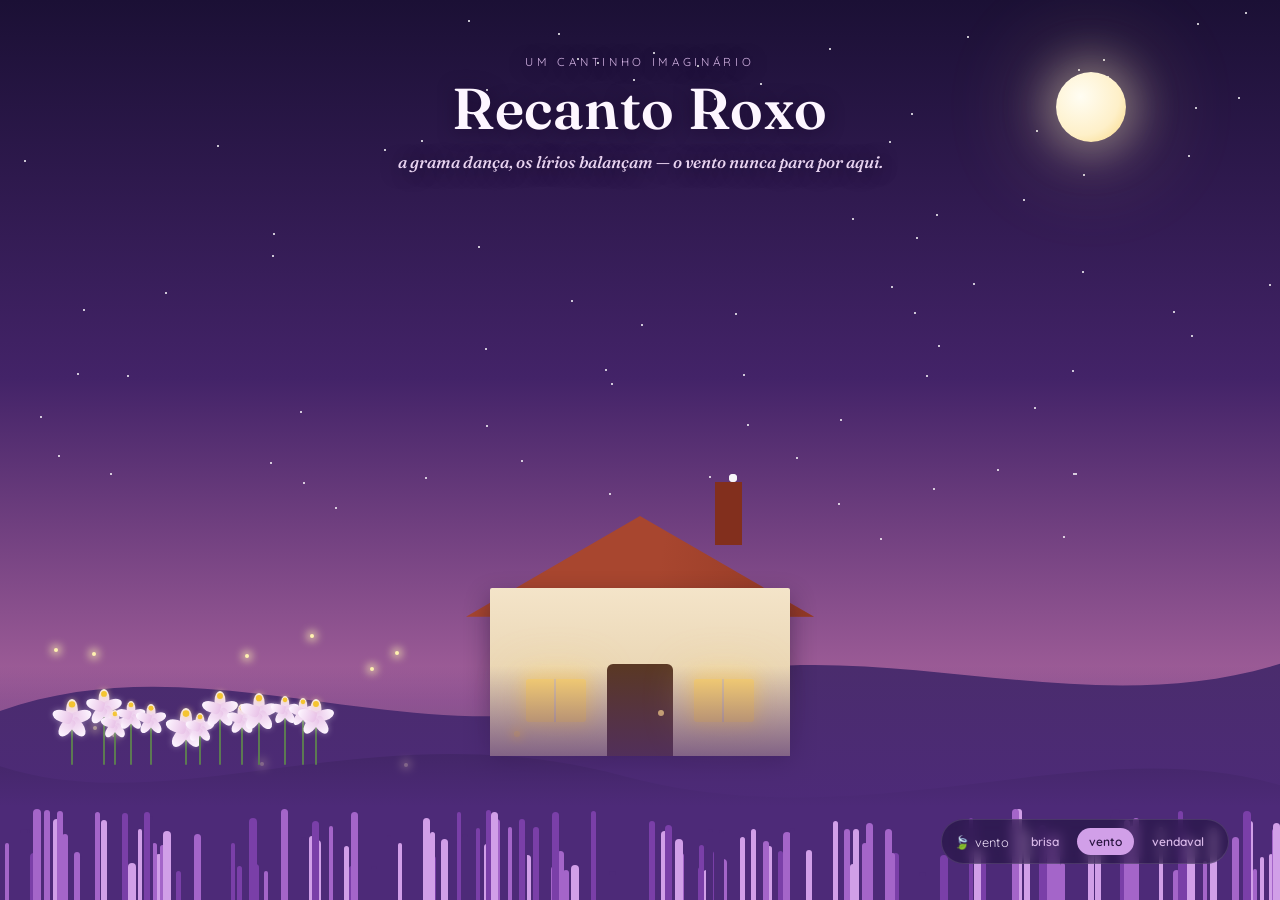
==== index.html @ ec645bb8 "Add files via upload" ====
<!DOCTYPE html>
<html lang="pt-BR">
<head>
<meta charset="UTF-8">
<meta name="viewport" content="width=device-width, initial-scale=1.0">
<title>Recanto Roxo — casinha ao entardecer</title>
<link rel="preconnect" href="https://fonts.googleapis.com">
<link rel="preconnect" href="https://fonts.gstatic.com" crossorigin>
<link href="https://fonts.googleapis.com/css2?family=Fraunces:ital,opsz,wght@0,9..144,400;0,9..144,600;1,9..144,500&family=Quicksand:wght@400;500;600&display=swap" rel="stylesheet">
<link rel="stylesheet" href="style.css">
</head>
<body>

<div class="scene" id="scene">

  <!-- CÉU -->
  <div class="sky">
    <div class="stars" id="stars"></div>
    <div class="moon"></div>
  </div>

  <!-- MORROS AO FUNDO -->
  <svg class="hills hills-back" viewBox="0 0 1440 400" preserveAspectRatio="none">
    <path d="M0,200 C 240,120 480,260 720,180 C 960,100 1200,220 1440,150 L1440,400 L0,400 Z"></path>
  </svg>
  <svg class="hills hills-front" viewBox="0 0 1440 320" preserveAspectRatio="none">
    <path d="M0,180 C 200,240 420,120 700,190 C 980,260 1220,140 1440,200 L1440,320 L0,320 Z"></path>
  </svg>

  <!-- CANTEIRO DE LÍRIOS -->
  <div class="lily-garden" id="lilyGarden" aria-hidden="true"></div>

  <!-- CASINHA -->
  <div class="house">
    <div class="chimney">
      <div class="smoke" id="smoke"></div>
    </div>
    <div class="roof"></div>
    <div class="roof-shadow"></div>
    <div class="walls">
      <div class="window window-left"><span></span><span></span></div>
      <div class="door">
        <div class="doorknob"></div>
      </div>
      <div class="window window-right"><span></span><span></span></div>
    </div>
    <div class="porch-light"></div>
  </div>

  <!-- VAGALUMES -->
  <div class="fireflies" id="fireflies" aria-hidden="true"></div>

  <!-- CAMPO DE GRAMA ROXA -->
  <div class="grass-field" id="grassField" aria-hidden="true"></div>

  <!-- TÍTULO -->
  <header class="title-card">
    <p class="eyebrow">um cantinho imaginário</p>
    <h1>Recanto&nbsp;Roxo</h1>
    <p class="subtitle">a grama dança, os lírios balançam — o vento nunca para por aqui.</p>
  </header>

  <!-- CONTROLE DE VENTO -->
  <div class="wind-control">
    <span class="wind-label">🍃 vento</span>
    <div class="wind-buttons" id="windButtons" role="group" aria-label="Intensidade do vento">
      <button data-wind="0.55" data-speed="0.7">brisa</button>
      <button data-wind="1" data-speed="1" class="active">vento</button>
      <button data-wind="1.9" data-speed="1.6">vendaval</button>
    </div>
  </div>

</div>

<script src="script.js"></script>
</body>
</html>
---- style.css ----
/* =========================================================
   RECANTO ROXO — casinha, grama roxa e jardim de lírios
   Paleta: crepúsculo lilás
   ========================================================= */

:root{
  /* céu */
  --sky-top:#1b1035;
  --sky-mid:#432368;
  --sky-horizon:#a5619b;
  --sky-glow:#ffcf9e;

  /* morros */
  --hill-back:#4a2c6d;
  --hill-front:#33204e;

  /* grama roxa */
  --grass-dark:#4d2a78;
  --grass-mid:#7a3fa8;
  --grass-light:#a465c9;
  --grass-tip:#d19fe8;

  /* casa */
  --wall:#f4e4c9;
  --wall-shadow:#e0c9a0;
  --roof:#a8462f;
  --roof-shadow:#822f1d;
  --door:#5a3825;
  --window-glow:#ffd873;

  /* lírios */
  --lily-petal:#fdf6ff;
  --lily-petal-shade:#e9c3e8;
  --lily-center:#f4c430;
  --lily-stem:#5c7a52;

  /* vento — controlado via JS */
  --wind-mult:1;
  --wind-speed:1;

  --font-display:'Fraunces', serif;
  --font-body:'Quicksand', sans-serif;
}

*{ box-sizing:border-box; }

html,body{
  margin:0;
  padding:0;
  height:100%;
  background:var(--sky-top);
  font-family:var(--font-body);
  overflow-x:hidden;
}

@media (prefers-reduced-motion: reduce){
  *{ animation-duration:0.001s !important; animation-iteration-count:1 !important; }
}

.scene{
  position:relative;
  width:100%;
  height:100vh;
  min-height:640px;
  overflow:hidden;
}

/* ---------------- CÉU ---------------- */

.sky{
  position:absolute;
  inset:0;
  background:linear-gradient(180deg,
    var(--sky-top) 0%,
    var(--sky-mid) 42%,
    var(--sky-horizon) 78%,
    var(--sky-glow) 100%);
}

.stars{
  position:absolute;
  inset:0;
  width:100%;
  height:60%;
}

.stars span{
  position:absolute;
  width:2px;
  height:2px;
  border-radius:50%;
  background:#fff;
  animation:twinkle 3.5s ease-in-out infinite;
}

@keyframes twinkle{
  0%,100%{ opacity:.25; transform:scale(1); }
  50%{ opacity:1; transform:scale(1.6); }
}

.moon{
  position:absolute;
  top:8%;
  right:12%;
  width:70px;
  height:70px;
  border-radius:50%;
  background:radial-gradient(circle at 35% 35%, #fffdf3, #fef0c9 60%, #f8d67f 100%);
  box-shadow:0 0 40px 12px rgba(255, 244, 200, 0.35),
             0 0 90px 30px rgba(255, 220, 150, 0.15);
}

/* ---------------- MORROS ---------------- */

.hills{
  position:absolute;
  bottom:0;
  left:0;
  width:100%;
  height:38%;
}
.hills-back{ height:42%; z-index:1; }
.hills-back path{ fill:var(--hill-back); }
.hills-front{ height:34%; z-index:2; }
.hills-front path{ fill:var(--hill-front); }

/* ---------------- CASA ---------------- */

.house{
  position:absolute;
  bottom:16%;
  left:50%;
  transform:translateX(-50%);
  width:min(30vw, 300px);
  height:min(24vw, 240px);
  z-index:5;
}

.walls{
  position:absolute;
  bottom:0;
  left:0;
  width:100%;
  height:70%;
  background:linear-gradient(180deg, var(--wall), var(--wall-shadow));
  border-radius:2px 2px 0 0;
  box-shadow:0 10px 24px rgba(20,6,35,0.45);
}

.roof{
  position:absolute;
  top:0;
  left:-8%;
  width:116%;
  height:42%;
  background:var(--roof);
  clip-path:polygon(50% 0%, 100% 100%, 0% 100%);
}
.roof-shadow{
  position:absolute;
  top:0;
  left:-8%;
  width:116%;
  height:42%;
  background:linear-gradient(100deg, transparent 55%, var(--roof-shadow) 100%);
  clip-path:polygon(50% 0%, 100% 100%, 0% 100%);
  opacity:.55;
}

.door{
  position:absolute;
  bottom:0;
  left:50%;
  transform:translateX(-50%);
  width:22%;
  height:55%;
  background:var(--door);
  border-radius:6px 6px 0 0;
}
.doorknob{
  position:absolute;
  top:50%;
  right:14%;
  width:6px;
  height:6px;
  border-radius:50%;
  background:var(--window-glow);
}

.window{
  position:absolute;
  bottom:20%;
  width:20%;
  height:26%;
  background:var(--window-glow);
  border-radius:3px;
  box-shadow:0 0 16px 4px rgba(255, 216, 115, 0.75),
             0 0 40px 10px rgba(255, 216, 115, 0.25);
  display:grid;
  grid-template-columns:1fr 1fr;
}
.window span{ border-right:2px solid var(--wall-shadow); }
.window span:last-child{ border-right:none; }
.window-left{ left:12%; }
.window-right{ right:12%; }

.chimney{
  position:absolute;
  top:-14%;
  right:16%;
  width:9%;
  height:26%;
  background:var(--roof-shadow);
  z-index:1;
}

.smoke span{
  position:absolute;
  bottom:100%;
  left:50%;
  width:8px;
  height:8px;
  border-radius:50%;
  background:rgba(255,255,255,0.55);
  animation:smoke-rise 4s ease-in infinite;
}

@keyframes smoke-rise{
  0%{ transform:translate(-50%,0) scale(0.6); opacity:0.55; }
  70%{ opacity:.25; }
  100%{ transform:translate(calc(-50% + 18px), -90px) scale(1.8); opacity:0; }
}

.porch-light{
  position:absolute;
  bottom:8%;
  left:8%;
  width:6px;
  height:6px;
  border-radius:50%;
  background:var(--window-glow);
  box-shadow:0 0 10px 4px rgba(255,216,115,0.8);
}

/* ---------------- CANTEIRO DE LÍRIOS ---------------- */

.lily-garden{
  position:absolute;
  bottom:15%;
  left:6%;
  width:min(26vw, 260px);
  height:16%;
  z-index:9;
}

.lily{
  position:absolute;
  bottom:0;
  transform-origin:bottom center;
  animation-name:sway;
  animation-timing-function:ease-in-out;
  animation-iteration-count:infinite;
  animation-delay:var(--delay, 0s);
  animation-duration:calc(var(--base-duration, 3s) / var(--wind-speed));
}

.lily-stem{
  position:absolute;
  bottom:0;
  left:50%;
  width:2px;
  transform:translateX(-50%);
  background:var(--lily-stem);
  border-radius:2px;
}

.lily-bloom{
  position:absolute;
  bottom:100%;
  left:50%;
  transform:translate(-50%, 40%);
}

.petal{
  position:absolute;
  width:11px;
  height:19px;
  background:linear-gradient(180deg, var(--lily-petal), var(--lily-petal-shade));
  border-radius:60% 60% 4px 4px;
  top:0;
  left:0;
  transform-origin:bottom center;
  box-shadow:0 0 6px rgba(253, 246, 255, 0.35);
}
.petal:nth-child(1){ transform:translateX(-50%) rotate(0deg); }
.petal:nth-child(2){ transform:translateX(-50%) rotate(72deg); }
.petal:nth-child(3){ transform:translateX(-50%) rotate(144deg); }
.petal:nth-child(4){ transform:translateX(-50%) rotate(216deg); }
.petal:nth-child(5){ transform:translateX(-50%) rotate(288deg); }

.lily-bud-center{
  position:absolute;
  top:2px;
  left:50%;
  width:6px;
  height:6px;
  border-radius:50%;
  background:var(--lily-center);
  transform:translateX(-50%);
  box-shadow:0 0 6px rgba(244,196,48,0.7);
}

/* ---------------- VAGALUMES ---------------- */

.fireflies{
  position:absolute;
  inset:0;
  z-index:6;
  pointer-events:none;
}
.firefly{
  position:absolute;
  width:4px;
  height:4px;
  border-radius:50%;
  background:#fff2b0;
  box-shadow:0 0 8px 3px rgba(255,242,176,0.8);
  animation:firefly-float 6s ease-in-out infinite;
}
@keyframes firefly-float{
  0%,100%{ transform:translate(0,0); opacity:.2; }
  25%{ transform:translate(14px,-18px); opacity:1; }
  50%{ transform:translate(-6px,-30px); opacity:.5; }
  75%{ transform:translate(-18px,-10px); opacity:1; }
}

/* ---------------- GRAMA ROXA ---------------- */

.grass-field{
  position:absolute;
  bottom:0;
  left:0;
  width:100%;
  height:26%;
  z-index:7;
  background:linear-gradient(180deg, transparent 0%, var(--grass-dark) 60%);
}

.blade{
  position:absolute;
  bottom:0;
  width:6px;
  border-radius:4px 4px 0 0;
  transform-origin:bottom center;
  animation-name:sway;
  animation-timing-function:ease-in-out;
  animation-iteration-count:infinite;
  animation-delay:var(--delay, 0s);
  animation-duration:calc(var(--base-duration, 2.4s) / var(--wind-speed));
}

@keyframes sway{
  0%,100%{
    transform:rotate(calc(var(--sway-angle) * -1deg * var(--wind-mult)));
  }
  50%{
    transform:rotate(calc(var(--sway-angle) * 1deg * var(--wind-mult)));
  }
}

/* the animation-duration itself reacts to wind speed via inline var, see script.js */

/* ---------------- TÍTULO ---------------- */

.title-card{
  position:absolute;
  top:6%;
  left:50%;
  transform:translateX(-50%);
  text-align:center;
  z-index:10;
  color:#fdf6ff;
  text-shadow:0 2px 18px rgba(20,6,35,0.6);
  pointer-events:none;
}

.eyebrow{
  margin:0 0 4px;
  font-family:var(--font-body);
  font-size:0.72rem;
  letter-spacing:0.32em;
  text-transform:uppercase;
  color:#d8b8e8;
}

.title-card h1{
  margin:0;
  font-family:var(--font-display);
  font-weight:600;
  font-size:clamp(2.2rem, 6vw, 3.6rem);
  letter-spacing:0.01em;
}

.subtitle{
  margin:8px 0 0;
  font-family:var(--font-display);
  font-style:italic;
  font-weight:500;
  font-size:clamp(0.85rem, 1.6vw, 1.05rem);
  color:#e8d3f0;
}

/* ---------------- CONTROLE DE VENTO ---------------- */

.wind-control{
  position:absolute;
  bottom:4%;
  right:4%;
  z-index:12;
  display:flex;
  align-items:center;
  gap:10px;
  background:rgba(27, 16, 53, 0.55);
  backdrop-filter:blur(6px);
  border:1px solid rgba(255,255,255,0.12);
  padding:8px 12px;
  border-radius:999px;
  font-family:var(--font-body);
}

.wind-label{
  font-size:0.8rem;
  color:#f0e2fa;
  letter-spacing:0.02em;
}

.wind-buttons{
  display:flex;
  gap:6px;
}

.wind-buttons button{
  border:none;
  background:transparent;
  color:#d8b8e8;
  font-family:var(--font-body);
  font-weight:600;
  font-size:0.75rem;
  padding:6px 12px;
  border-radius:999px;
  cursor:pointer;
  transition:background 0.2s, color 0.2s;
}

.wind-buttons button:hover{
  background:rgba(255,255,255,0.08);
}

.wind-buttons button.active{
  background:var(--grass-tip);
  color:#2a1440;
}

.wind-buttons button:focus-visible,
.wind-control:focus-visible{
  outline:2px solid #fff;
  outline-offset:2px;
}

/* ---------------- RESPONSIVO ---------------- */

@media (max-width:720px){
  .house{ width:44vw; height:35vw; bottom:18%; }
  .lily-garden{ width:44vw; left:4%; bottom:14%; }
  .grass-field{ height:22%; }
  .title-card{ top:5%; }
  .wind-control{
    right:50%;
    transform:translateX(50%);
    bottom:3%;
  }
}
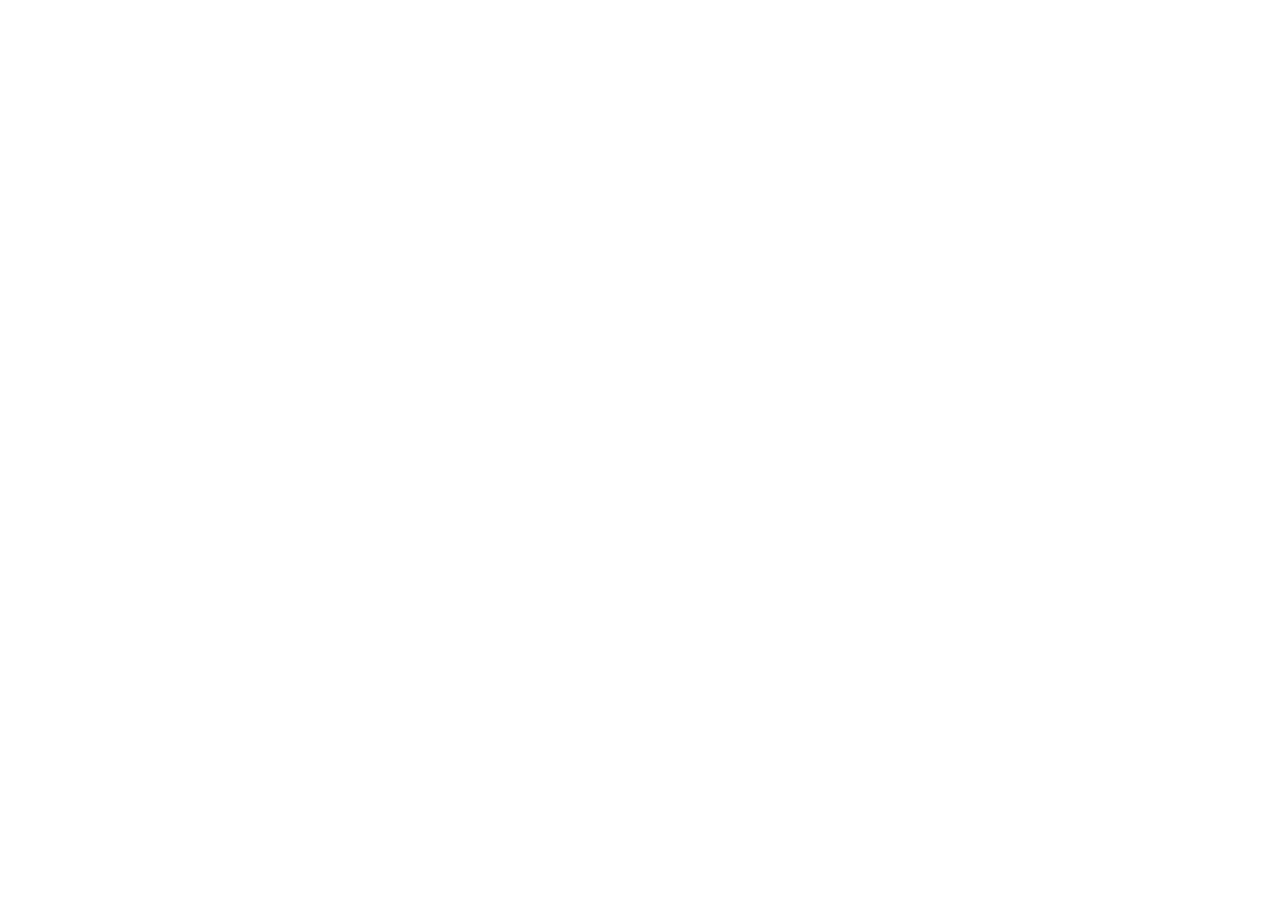
==== commit 6bdf905e: "Update index.html" ====
--- a/index.html
+++ b/index.html
@@ -1,77 +1,301 @@
-<!DOCTYPE html>
-<html lang="pt-BR">
-<head>
-<meta charset="UTF-8">
-<meta name="viewport" content="width=device-width, initial-scale=1.0">
-<title>Recanto Roxo — casinha ao entardecer</title>
-<link rel="preconnect" href="https://fonts.googleapis.com">
-<link rel="preconnect" href="https://fonts.gstatic.com" crossorigin>
-<link href="https://fonts.googleapis.com/css2?family=Fraunces:ital,opsz,wght@0,9..144,400;0,9..144,600;1,9..144,500&family=Quicksand:wght@400;500;600&display=swap" rel="stylesheet">
-<link rel="stylesheet" href="style.css">
-</head>
-<body>
-
-<div class="scene" id="scene">
-
-  <!-- CÉU -->
-  <div class="sky">
-    <div class="stars" id="stars"></div>
-    <div class="moon"></div>
+<body class="not-loaded">
+  <div class="night"></div>
+  <div class="flowers">
+    <div class="flower flower--1">
+      <div class="flower__leafs flower__leafs--1">
+        <div class="flower__leaf flower__leaf--1"></div>
+        <div class="flower__leaf flower__leaf--2"></div>
+        <div class="flower__leaf flower__leaf--3"></div>
+        <div class="flower__leaf flower__leaf--4"></div>
+
+        <div class="flower__white-circle"></div>
+
+        <div class="flower__light flower__light--1"></div>
+        <div class="flower__light flower__light--2"></div>
+        <div class="flower__light flower__light--3"></div>
+        <div class="flower__light flower__light--4"></div>
+        <div class="flower__light flower__light--5"></div>
+        <div class="flower__light flower__light--6"></div>
+        <div class="flower__light flower__light--7"></div>
+        <div class="flower__light flower__light--8"></div>
+
+      </div>
+      <div class="flower__line">
+        <div class="flower__line__leaf flower__line__leaf--1"></div>
+        <div class="flower__line__leaf flower__line__leaf--2"></div>
+        <div class="flower__line__leaf flower__line__leaf--3"></div>
+        <div class="flower__line__leaf flower__line__leaf--4"></div>
+        <div class="flower__line__leaf flower__line__leaf--5"></div>
+        <div class="flower__line__leaf flower__line__leaf--6"></div>
+      </div>
+    </div>
+
+    <div class="flower flower--2">
+      <div class="flower__leafs flower__leafs--2">
+        <div class="flower__leaf flower__leaf--1"></div>
+        <div class="flower__leaf flower__leaf--2"></div>
+        <div class="flower__leaf flower__leaf--3"></div>
+        <div class="flower__leaf flower__leaf--4"></div>
+        <div class="flower__white-circle"></div>
+
+        <div class="flower__light flower__light--1"></div>
+        <div class="flower__light flower__light--2"></div>
+        <div class="flower__light flower__light--3"></div>
+        <div class="flower__light flower__light--4"></div>
+        <div class="flower__light flower__light--5"></div>
+        <div class="flower__light flower__light--6"></div>
+        <div class="flower__light flower__light--7"></div>
+        <div class="flower__light flower__light--8"></div>
+
+      </div>
+      <div class="flower__line">
+        <div class="flower__line__leaf flower__line__leaf--1"></div>
+        <div class="flower__line__leaf flower__line__leaf--2"></div>
+        <div class="flower__line__leaf flower__line__leaf--3"></div>
+        <div class="flower__line__leaf flower__line__leaf--4"></div>
+      </div>
+    </div>
+
+    <div class="flower flower--3">
+      <div class="flower__leafs flower__leafs--3">
+        <div class="flower__leaf flower__leaf--1"></div>
+        <div class="flower__leaf flower__leaf--2"></div>
+        <div class="flower__leaf flower__leaf--3"></div>
+        <div class="flower__leaf flower__leaf--4"></div>
+        <div class="flower__white-circle"></div>
+
+        <div class="flower__light flower__light--1"></div>
+        <div class="flower__light flower__light--2"></div>
+        <div class="flower__light flower__light--3"></div>
+        <div class="flower__light flower__light--4"></div>
+        <div class="flower__light flower__light--5"></div>
+        <div class="flower__light flower__light--6"></div>
+        <div class="flower__light flower__light--7"></div>
+        <div class="flower__light flower__light--8"></div>
+
+      </div>
+      <div class="flower__line">
+        <div class="flower__line__leaf flower__line__leaf--1"></div>
+        <div class="flower__line__leaf flower__line__leaf--2"></div>
+        <div class="flower__line__leaf flower__line__leaf--3"></div>
+        <div class="flower__line__leaf flower__line__leaf--4"></div>
+      </div>
+    </div>
+
+    <div class="grow-ans" style="--d:1.2s">
+      <div class="flower__g-long">
+        <div class="flower__g-long__top"></div>
+        <div class="flower__g-long__bottom"></div>
+      </div>
+    </div>
+
+    <div class="growing-grass">
+      <div class="flower__grass flower__grass--1">
+        <div class="flower__grass--top"></div>
+        <div class="flower__grass--bottom"></div>
+        <div class="flower__grass__leaf flower__grass__leaf--1"></div>
+        <div class="flower__grass__leaf flower__grass__leaf--2"></div>
+        <div class="flower__grass__leaf flower__grass__leaf--3"></div>
+        <div class="flower__grass__leaf flower__grass__leaf--4"></div>
+        <div class="flower__grass__leaf flower__grass__leaf--5"></div>
+        <div class="flower__grass__leaf flower__grass__leaf--6"></div>
+        <div class="flower__grass__leaf flower__grass__leaf--7"></div>
+        <div class="flower__grass__leaf flower__grass__leaf--8"></div>
+        <div class="flower__grass__overlay"></div>
+      </div>
+    </div>
+
+    <div class="growing-grass">
+      <div class="flower__grass flower__grass--2">
+        <div class="flower__grass--top"></div>
+        <div class="flower__grass--bottom"></div>
+        <div class="flower__grass__leaf flower__grass__leaf--1"></div>
+        <div class="flower__grass__leaf flower__grass__leaf--2"></div>
+        <div class="flower__grass__leaf flower__grass__leaf--3"></div>
+        <div class="flower__grass__leaf flower__grass__leaf--4"></div>
+        <div class="flower__grass__leaf flower__grass__leaf--5"></div>
+        <div class="flower__grass__leaf flower__grass__leaf--6"></div>
+        <div class="flower__grass__leaf flower__grass__leaf--7"></div>
+        <div class="flower__grass__leaf flower__grass__leaf--8"></div>
+        <div class="flower__grass__overlay"></div>
+      </div>
+    </div>
+
+    <div class="grow-ans" style="--d:2.4s">
+      <div class="flower__g-right flower__g-right--1">
+        <div class="leaf"></div>
+      </div>
+    </div>
+
+    <div class="grow-ans" style="--d:2.8s">
+      <div class="flower__g-right flower__g-right--2">
+        <div class="leaf"></div>
+      </div>
+    </div>
+
+    <div class="grow-ans" style="--d:2.8s">
+      <div class="flower__g-front">
+        <div class="flower__g-front__leaf-wrapper flower__g-front__leaf-wrapper--1">
+          <div class="flower__g-front__leaf"></div>
+        </div>
+        <div class="flower__g-front__leaf-wrapper flower__g-front__leaf-wrapper--2">
+          <div class="flower__g-front__leaf"></div>
+        </div>
+        <div class="flower__g-front__leaf-wrapper flower__g-front__leaf-wrapper--3">
+          <div class="flower__g-front__leaf"></div>
+        </div>
+        <div class="flower__g-front__leaf-wrapper flower__g-front__leaf-wrapper--4">
+          <div class="flower__g-front__leaf"></div>
+        </div>
+        <div class="flower__g-front__leaf-wrapper flower__g-front__leaf-wrapper--5">
+          <div class="flower__g-front__leaf"></div>
+        </div>
+        <div class="flower__g-front__leaf-wrapper flower__g-front__leaf-wrapper--6">
+          <div class="flower__g-front__leaf"></div>
+        </div>
+        <div class="flower__g-front__leaf-wrapper flower__g-front__leaf-wrapper--7">
+          <div class="flower__g-front__leaf"></div>
+        </div>
+        <div class="flower__g-front__leaf-wrapper flower__g-front__leaf-wrapper--8">
+          <div class="flower__g-front__leaf"></div>
+        </div>
+        <div class="flower__g-front__line"></div>
+      </div>
+    </div>
+
+    <div class="grow-ans" style="--d:3.2s">
+      <div class="flower__g-fr">
+        <div class="leaf"></div>
+        <div class="flower__g-fr__leaf flower__g-fr__leaf--1"></div>
+        <div class="flower__g-fr__leaf flower__g-fr__leaf--2"></div>
+        <div class="flower__g-fr__leaf flower__g-fr__leaf--3"></div>
+        <div class="flower__g-fr__leaf flower__g-fr__leaf--4"></div>
+        <div class="flower__g-fr__leaf flower__g-fr__leaf--5"></div>
+        <div class="flower__g-fr__leaf flower__g-fr__leaf--6"></div>
+        <div class="flower__g-fr__leaf flower__g-fr__leaf--7"></div>
+        <div class="flower__g-fr__leaf flower__g-fr__leaf--8"></div>
+      </div>
+    </div>
+
+    <div class="long-g long-g--0">
+      <div class="grow-ans" style="--d:3s">
+        <div class="leaf leaf--0"></div>
+      </div>
+      <div class="grow-ans" style="--d:2.2s">
+        <div class="leaf leaf--1"></div>
+      </div>
+      <div class="grow-ans" style="--d:3.4s">
+        <div class="leaf leaf--2"></div>
+      </div>
+      <div class="grow-ans" style="--d:3.6s">
+        <div class="leaf leaf--3"></div>
+      </div>
+    </div>
+
+    <div class="long-g long-g--1">
+      <div class="grow-ans" style="--d:3.6s">
+        <div class="leaf leaf--0"></div>
+      </div>
+      <div class="grow-ans" style="--d:3.8s">
+        <div class="leaf leaf--1"></div>
+      </div>
+      <div class="grow-ans" style="--d:4s">
+        <div class="leaf leaf--2"></div>
+      </div>
+      <div class="grow-ans" style="--d:4.2s">
+        <div class="leaf leaf--3"></div>
+      </div>
+    </div>
+
+    <div class="long-g long-g--2">
+      <div class="grow-ans" style="--d:4s">
+        <div class="leaf leaf--0"></div>
+      </div>
+      <div class="grow-ans" style="--d:4.2s">
+        <div class="leaf leaf--1"></div>
+      </div>
+      <div class="grow-ans" style="--d:4.4s">
+        <div class="leaf leaf--2"></div>
+      </div>
+      <div class="grow-ans" style="--d:4.6s">
+        <div class="leaf leaf--3"></div>
+      </div>
+    </div>
+
+    <div class="long-g long-g--3">
+      <div class="grow-ans" style="--d:4s">
+        <div class="leaf leaf--0"></div>
+      </div>
+      <div class="grow-ans" style="--d:4.2s">
+        <div class="leaf leaf--1"></div>
+      </div>
+      <div class="grow-ans" style="--d:3s">
+        <div class="leaf leaf--2"></div>
+      </div>
+      <div class="grow-ans" style="--d:3.6s">
+        <div class="leaf leaf--3"></div>
+      </div>
+    </div>
+
+    <div class="long-g long-g--4">
+      <div class="grow-ans" style="--d:4s">
+        <div class="leaf leaf--0"></div>
+      </div>
+      <div class="grow-ans" style="--d:4.2s">
+        <div class="leaf leaf--1"></div>
+      </div>
+      <div class="grow-ans" style="--d:3s">
+        <div class="leaf leaf--2"></div>
+      </div>
+      <div class="grow-ans" style="--d:3.6s">
+        <div class="leaf leaf--3"></div>
+      </div>
+    </div>
+
+    <div class="long-g long-g--5">
+      <div class="grow-ans" style="--d:4s">
+        <div class="leaf leaf--0"></div>
+      </div>
+      <div class="grow-ans" style="--d:4.2s">
+        <div class="leaf leaf--1"></div>
+      </div>
+      <div class="grow-ans" style="--d:3s">
+        <div class="leaf leaf--2"></div>
+      </div>
+      <div class="grow-ans" style="--d:3.6s">
+        <div class="leaf leaf--3"></div>
+      </div>
+    </div>
+
+    <div class="long-g long-g--6">
+      <div class="grow-ans" style="--d:4.2s">
+        <div class="leaf leaf--0"></div>
+      </div>
+      <div class="grow-ans" style="--d:4.4s">
+        <div class="leaf leaf--1"></div>
+      </div>
+      <div class="grow-ans" style="--d:4.6s">
+        <div class="leaf leaf--2"></div>
+      </div>
+      <div class="grow-ans" style="--d:4.8s">
+        <div class="leaf leaf--3"></div>
+      </div>
+    </div>
+
+    <div class="long-g long-g--7">
+      <div class="grow-ans" style="--d:3s">
+        <div class="leaf leaf--0"></div>
+      </div>
+      <div class="grow-ans" style="--d:3.2s">
+        <div class="leaf leaf--1"></div>
+      </div>
+      <div class="grow-ans" style="--d:3.5s">
+        <div class="leaf leaf--2"></div>
+      </div>
+      <div class="grow-ans" style="--d:3.6s">
+        <div class="leaf leaf--3"></div>
+      </div>
+    </div>
   </div>
-
-  <!-- MORROS AO FUNDO -->
-  <svg class="hills hills-back" viewBox="0 0 1440 400" preserveAspectRatio="none">
-    <path d="M0,200 C 240,120 480,260 720,180 C 960,100 1200,220 1440,150 L1440,400 L0,400 Z"></path>
-  </svg>
-  <svg class="hills hills-front" viewBox="0 0 1440 320" preserveAspectRatio="none">
-    <path d="M0,180 C 200,240 420,120 700,190 C 980,260 1220,140 1440,200 L1440,320 L0,320 Z"></path>
-  </svg>
-
-  <!-- CANTEIRO DE LÍRIOS -->
-  <div class="lily-garden" id="lilyGarden" aria-hidden="true"></div>
-
-  <!-- CASINHA -->
-  <div class="house">
-    <div class="chimney">
-      <div class="smoke" id="smoke"></div>
-    </div>
-    <div class="roof"></div>
-    <div class="roof-shadow"></div>
-    <div class="walls">
-      <div class="window window-left"><span></span><span></span></div>
-      <div class="door">
-        <div class="doorknob"></div>
-      </div>
-      <div class="window window-right"><span></span><span></span></div>
-    </div>
-    <div class="porch-light"></div>
-  </div>
-
-  <!-- VAGALUMES -->
-  <div class="fireflies" id="fireflies" aria-hidden="true"></div>
-
-  <!-- CAMPO DE GRAMA ROXA -->
-  <div class="grass-field" id="grassField" aria-hidden="true"></div>
-
-  <!-- TÍTULO -->
-  <header class="title-card">
-    <p class="eyebrow">um cantinho imaginário</p>
-    <h1>Recanto&nbsp;Roxo</h1>
-    <p class="subtitle">a grama dança, os lírios balançam — o vento nunca para por aqui.</p>
-  </header>
-
-  <!-- CONTROLE DE VENTO -->
-  <div class="wind-control">
-    <span class="wind-label">🍃 vento</span>
-    <div class="wind-buttons" id="windButtons" role="group" aria-label="Intensidade do vento">
-      <button data-wind="0.55" data-speed="0.7">brisa</button>
-      <button data-wind="1" data-speed="1" class="active">vento</button>
-      <button data-wind="1.9" data-speed="1.6">vendaval</button>
-    </div>
-  </div>
-
-</div>
-
-<script src="script.js"></script>
+  <script src="java.js"></script>
 </body>
-</html>
